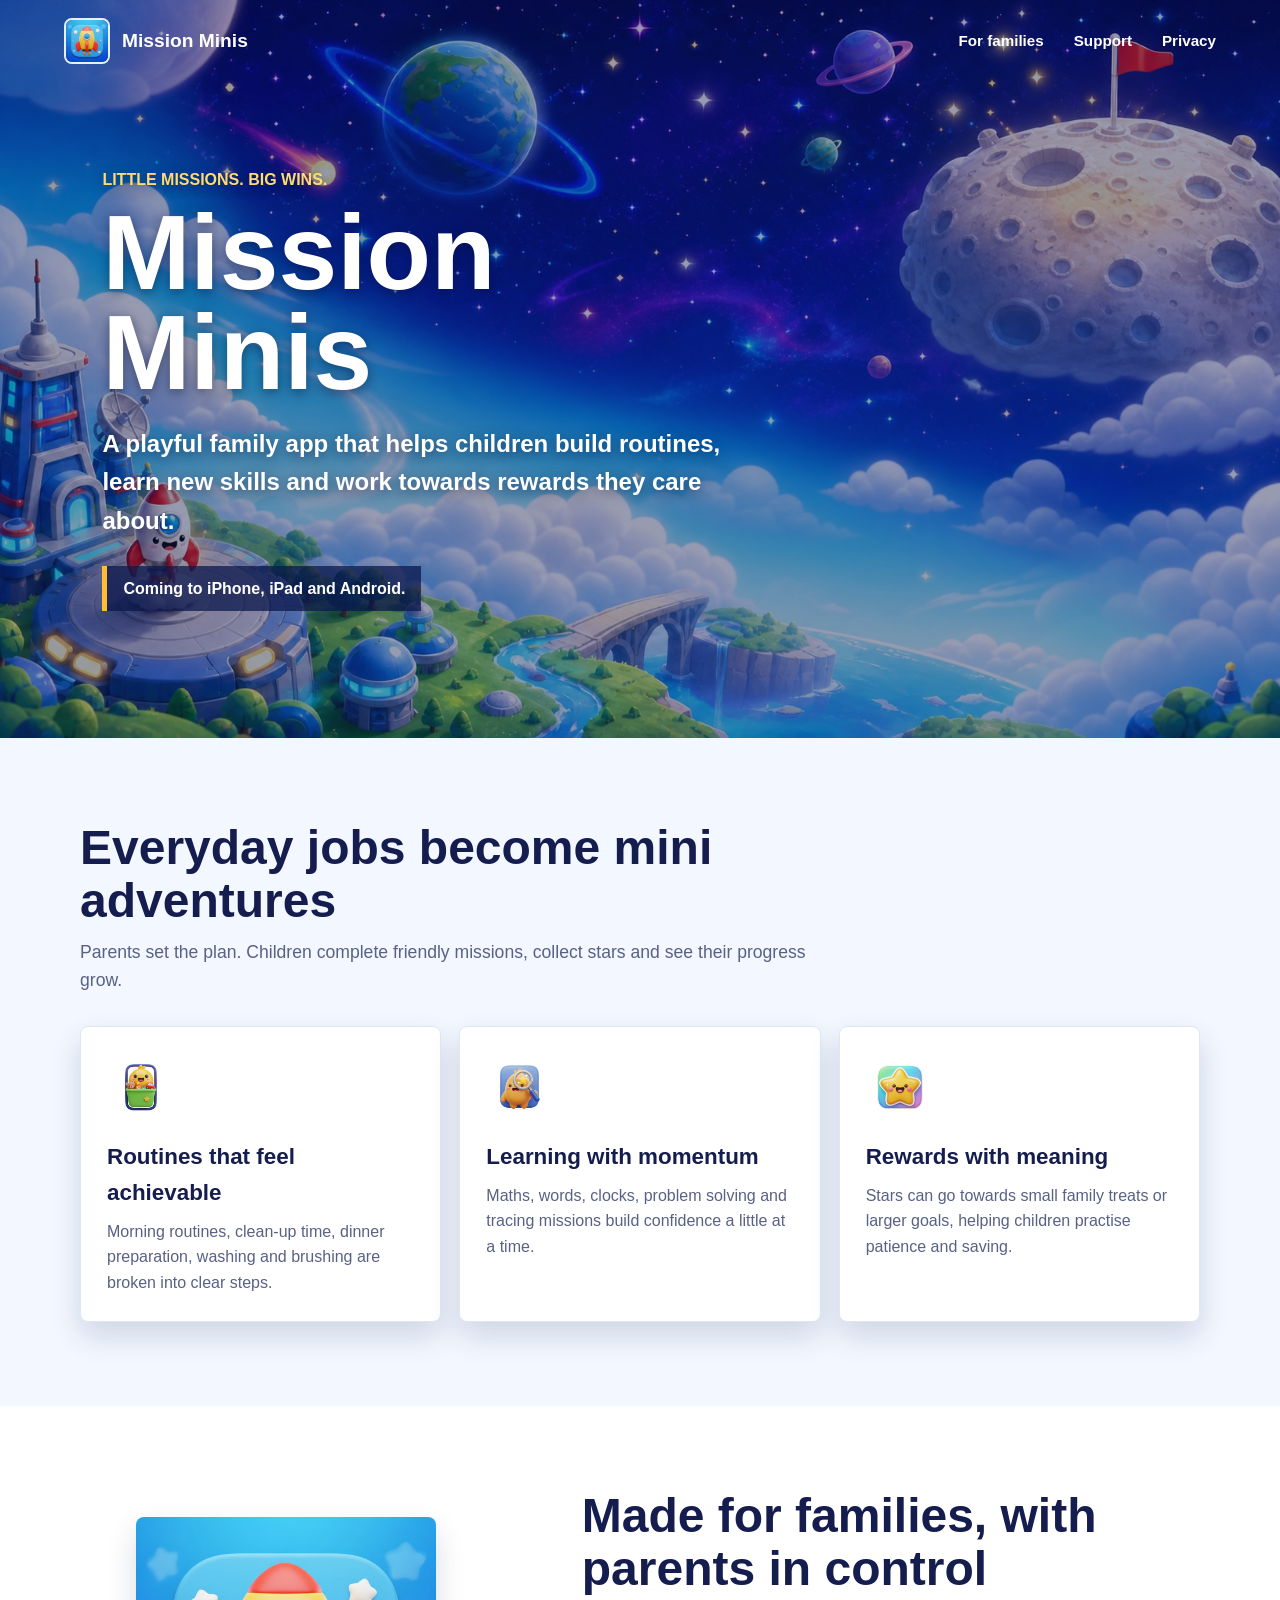
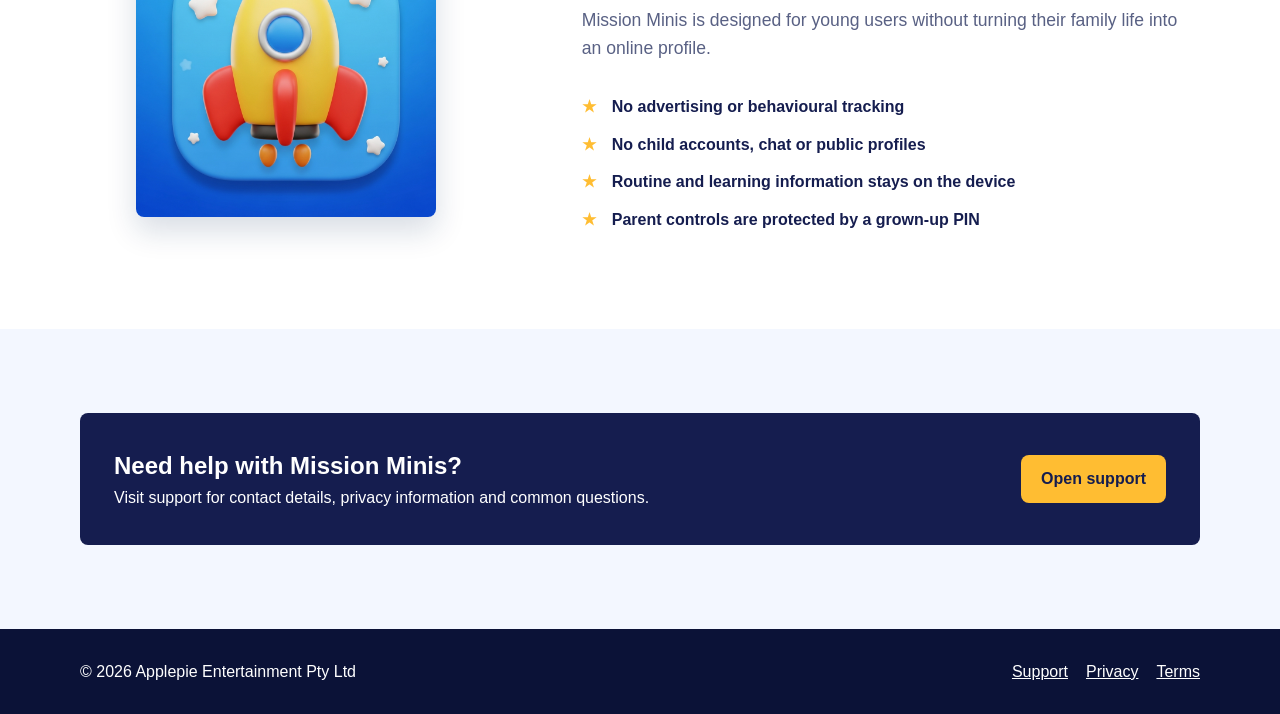
==== index.html @ 0ef1d9e1 "Launch Mission Minis website" ====
<!doctype html>
<html lang="en">
  <head>
    <meta charset="utf-8" />
    <meta name="viewport" content="width=device-width, initial-scale=1" />
    <meta name="description" content="Mission Minis turns family routines, learning and rewards into playful missions for children." />
    <title>Mission Minis | Little missions, big wins</title>
    <link rel="icon" href="assets/icon.png" />
    <link rel="stylesheet" href="site.css" />
  </head>
  <body>
    <header class="site-header">
      <a class="brand" href="./" aria-label="Mission Minis home">
        <img src="assets/icon.png" alt="" />
        <span>Mission Minis</span>
      </a>
      <nav class="site-nav" aria-label="Main navigation">
        <a href="#families">For families</a>
        <a href="support/">Support</a>
        <a href="privacy/">Privacy</a>
      </nav>
    </header>

    <main>
      <section class="hero">
        <div class="hero-content">
          <p class="hero-kicker">Little missions. Big wins.</p>
          <h1>Mission Minis</h1>
          <p class="hero-copy">A playful family app that helps children build routines, learn new skills and work towards rewards they care about.</p>
          <p class="hero-note">Coming to iPhone, iPad and Android.</p>
        </div>
      </section>

      <section class="band soft" id="families">
        <div class="band-inner">
          <div class="section-heading">
            <h2>Everyday jobs become mini adventures</h2>
            <p>Parents set the plan. Children complete friendly missions, collect stars and see their progress grow.</p>
          </div>
          <div class="feature-grid">
            <article class="feature">
              <img class="feature-icon" src="assets/toybox.png" alt="Toy box character" />
              <h3>Routines that feel achievable</h3>
              <p>Morning routines, clean-up time, dinner preparation, washing and brushing are broken into clear steps.</p>
            </article>
            <article class="feature">
              <img class="feature-icon" src="assets/magnifier.png" alt="Learning character" />
              <h3>Learning with momentum</h3>
              <p>Maths, words, clocks, problem solving and tracing missions build confidence a little at a time.</p>
            </article>
            <article class="feature">
              <img class="feature-icon" src="assets/star.png" alt="Smiling star" />
              <h3>Rewards with meaning</h3>
              <p>Stars can go towards small family treats or larger goals, helping children practise patience and saving.</p>
            </article>
          </div>
        </div>
      </section>

      <section class="band">
        <div class="band-inner trust-layout">
          <img class="trust-visual" src="assets/icon.png" alt="Mission Minis rocket app icon" />
          <div>
            <div class="section-heading">
              <h2>Made for families, with parents in control</h2>
              <p>Mission Minis is designed for young users without turning their family life into an online profile.</p>
            </div>
            <ul class="trust-list">
              <li>No advertising or behavioural tracking</li>
              <li>No child accounts, chat or public profiles</li>
              <li>Routine and learning information stays on the device</li>
              <li>Parent controls are protected by a grown-up PIN</li>
            </ul>
          </div>
        </div>
      </section>

      <section class="band soft">
        <div class="band-inner support-strip">
          <div>
            <h2>Need help with Mission Minis?</h2>
            <p>Visit support for contact details, privacy information and common questions.</p>
          </div>
          <a class="button-link" href="support/">Open support</a>
        </div>
      </section>
    </main>

    <footer class="site-footer">
      <div class="footer-inner">
        <p>&copy; 2026 Applepie Entertainment Pty Ltd</p>
        <div class="footer-links">
          <a href="support/">Support</a>
          <a href="privacy/">Privacy</a>
          <a href="terms/">Terms</a>
        </div>
      </div>
    </footer>
  </body>
</html>
---- site.css ----
:root {
  color-scheme: light;
  --ink: #151d4f;
  --muted: #596184;
  --blue: #139edc;
  --blue-deep: #0875b8;
  --green: #65be43;
  --yellow: #ffbd32;
  --coral: #f26565;
  --surface: #ffffff;
  --soft: #f3f7ff;
  --line: #dfe7f5;
  --shadow: 0 14px 30px rgba(13, 41, 89, 0.16);
}

* {
  box-sizing: border-box;
}

html {
  scroll-behavior: smooth;
}

body {
  margin: 0;
  background: var(--surface);
  color: var(--ink);
  font-family: "Trebuchet MS", "Arial Rounded MT Bold", Arial, sans-serif;
  line-height: 1.6;
}

a {
  color: var(--blue-deep);
}

img {
  display: block;
  max-width: 100%;
}

.site-header {
  position: absolute;
  z-index: 10;
  top: 0;
  left: 0;
  width: 100%;
  padding: 18px clamp(20px, 5vw, 72px);
  display: flex;
  align-items: center;
  justify-content: space-between;
  gap: 24px;
  color: #ffffff;
}

.site-header.solid {
  position: relative;
  background: var(--ink);
}

.brand {
  display: inline-flex;
  align-items: center;
  gap: 12px;
  color: inherit;
  font-size: 1.2rem;
  font-weight: 800;
  text-decoration: none;
}

.brand img {
  width: 46px;
  height: 46px;
  border: 2px solid rgba(255, 255, 255, 0.9);
  border-radius: 8px;
}

.site-nav {
  display: flex;
  align-items: center;
  gap: clamp(14px, 3vw, 30px);
}

.site-nav a {
  color: inherit;
  font-size: 0.95rem;
  font-weight: 700;
  text-decoration: none;
}

.hero {
  position: relative;
  min-height: min(82vh, 760px);
  padding: 130px clamp(24px, 8vw, 120px) 74px;
  display: flex;
  align-items: center;
  background-color: #172c83;
  background-image: url("assets/moon-mission-background.jpg");
  background-position: center;
  background-size: cover;
  color: #ffffff;
}

.hero::before {
  position: absolute;
  inset: 0;
  background: rgba(10, 19, 71, 0.42);
  content: "";
}

.hero-content {
  position: relative;
  width: min(680px, 100%);
  text-shadow: 0 3px 12px rgba(5, 16, 55, 0.5);
}

.hero-kicker {
  margin: 0 0 10px;
  color: #ffdb70;
  font-size: 1rem;
  font-weight: 800;
  text-transform: uppercase;
}

.hero h1 {
  margin: 0;
  font-size: 6.6rem;
  line-height: 0.95;
  letter-spacing: 0;
}

.hero-copy {
  max-width: 630px;
  margin: 22px 0 0;
  font-size: 1.5rem;
  font-weight: 700;
}

.hero-note {
  display: inline-block;
  margin-top: 26px;
  padding: 10px 16px;
  border-left: 5px solid var(--yellow);
  background: rgba(12, 23, 76, 0.74);
  font-weight: 700;
  text-shadow: none;
}

.band {
  padding: clamp(48px, 7vw, 84px) clamp(20px, 6vw, 84px);
}

.band.soft {
  background: var(--soft);
}

.band-inner {
  width: min(1120px, 100%);
  margin: 0 auto;
}

.section-heading {
  max-width: 760px;
  margin-bottom: 32px;
}

.section-heading h2 {
  margin: 0 0 10px;
  font-size: 3rem;
  line-height: 1.1;
}

.section-heading p {
  margin: 0;
  color: var(--muted);
  font-size: 1.1rem;
}

.feature-grid {
  display: grid;
  grid-template-columns: repeat(3, minmax(0, 1fr));
  gap: 18px;
}

.feature {
  min-height: 220px;
  padding: 26px;
  border: 1px solid var(--line);
  border-radius: 8px;
  background: var(--surface);
  box-shadow: var(--shadow);
}

.feature-icon {
  width: 68px;
  height: 68px;
  margin-bottom: 18px;
  object-fit: contain;
}

.feature h3 {
  margin: 0 0 8px;
  font-size: 1.4rem;
}

.feature p {
  margin: 0;
  color: var(--muted);
}

.trust-layout {
  display: grid;
  grid-template-columns: 0.8fr 1.2fr;
  align-items: center;
  gap: clamp(34px, 7vw, 90px);
}

.trust-visual {
  width: min(300px, 70vw);
  margin: 0 auto;
  border-radius: 8px;
  box-shadow: var(--shadow);
}

.trust-list {
  margin: 22px 0 0;
  padding: 0;
  list-style: none;
}

.trust-list li {
  margin: 12px 0;
  padding-left: 30px;
  position: relative;
  font-weight: 700;
}

.trust-list li::before {
  position: absolute;
  left: 0;
  content: "\2605";
  color: var(--yellow);
}

.support-strip {
  display: flex;
  align-items: center;
  justify-content: space-between;
  gap: 28px;
  padding: 34px;
  border-radius: 8px;
  background: var(--ink);
  color: #ffffff;
}

.support-strip h2,
.support-strip p {
  margin: 0;
}

.button-link {
  flex: none;
  display: inline-flex;
  align-items: center;
  justify-content: center;
  min-height: 48px;
  padding: 11px 20px;
  border-radius: 8px;
  background: var(--yellow);
  color: var(--ink);
  font-weight: 800;
  text-decoration: none;
}

.legal-main {
  min-height: 70vh;
  padding: clamp(44px, 7vw, 82px) 20px;
  background: var(--soft);
}

.legal-document {
  width: min(860px, 100%);
  margin: 0 auto;
  padding: clamp(26px, 5vw, 58px);
  border: 1px solid var(--line);
  border-radius: 8px;
  background: #ffffff;
  box-shadow: var(--shadow);
}

.legal-document h1 {
  margin: 0 0 4px;
  font-size: 3.7rem;
  line-height: 1.1;
}

.legal-document h2 {
  margin-top: 34px;
  font-size: 1.35rem;
}

.legal-document p,
.legal-document li {
  color: #333b61;
}

.updated {
  margin-top: 0;
  color: var(--muted);
  font-weight: 700;
}

.contact-options {
  display: grid;
  grid-template-columns: repeat(2, minmax(0, 1fr));
  gap: 16px;
  margin: 28px 0 40px;
}

.contact-option {
  padding: 22px;
  border: 1px solid var(--line);
  border-radius: 8px;
  background: var(--soft);
}

.contact-option h2 {
  margin: 0 0 6px;
}

.contact-option p {
  margin: 0;
}

.site-footer {
  padding: 30px 20px;
  background: #0b1237;
  color: #ffffff;
}

.footer-inner {
  width: min(1120px, 100%);
  margin: 0 auto;
  display: flex;
  align-items: center;
  justify-content: space-between;
  gap: 20px;
}

.footer-inner p {
  margin: 0;
}

.footer-links {
  display: flex;
  flex-wrap: wrap;
  gap: 18px;
}

.footer-links a {
  color: #ffffff;
}

@media (max-width: 760px) {
  .site-header {
    align-items: flex-start;
  }

  .brand span {
    display: none;
  }

  .site-nav {
    gap: 13px;
  }

  .site-nav a {
    font-size: 0.86rem;
  }

  .hero {
    min-height: 700px;
    align-items: flex-end;
    padding-bottom: 82px;
    background-position: 38% center;
  }

  .hero h1 {
    font-size: 4.4rem;
  }

  .hero-copy {
    font-size: 1.15rem;
  }

  .section-heading h2 {
    font-size: 2.2rem;
  }

  .legal-document h1 {
    font-size: 2.55rem;
  }

  .feature-grid,
  .trust-layout,
  .contact-options {
    grid-template-columns: 1fr;
  }

  .support-strip,
  .footer-inner {
    align-items: flex-start;
    flex-direction: column;
  }
}

@media (max-width: 410px) {
  .site-header {
    padding-inline: 14px;
  }

  .site-nav {
    gap: 10px;
  }

  .site-nav a {
    font-size: 0.78rem;
  }

  .hero h1 {
    font-size: 3.5rem;
  }
}

@media (prefers-reduced-motion: reduce) {
  html {
    scroll-behavior: auto;
  }
}
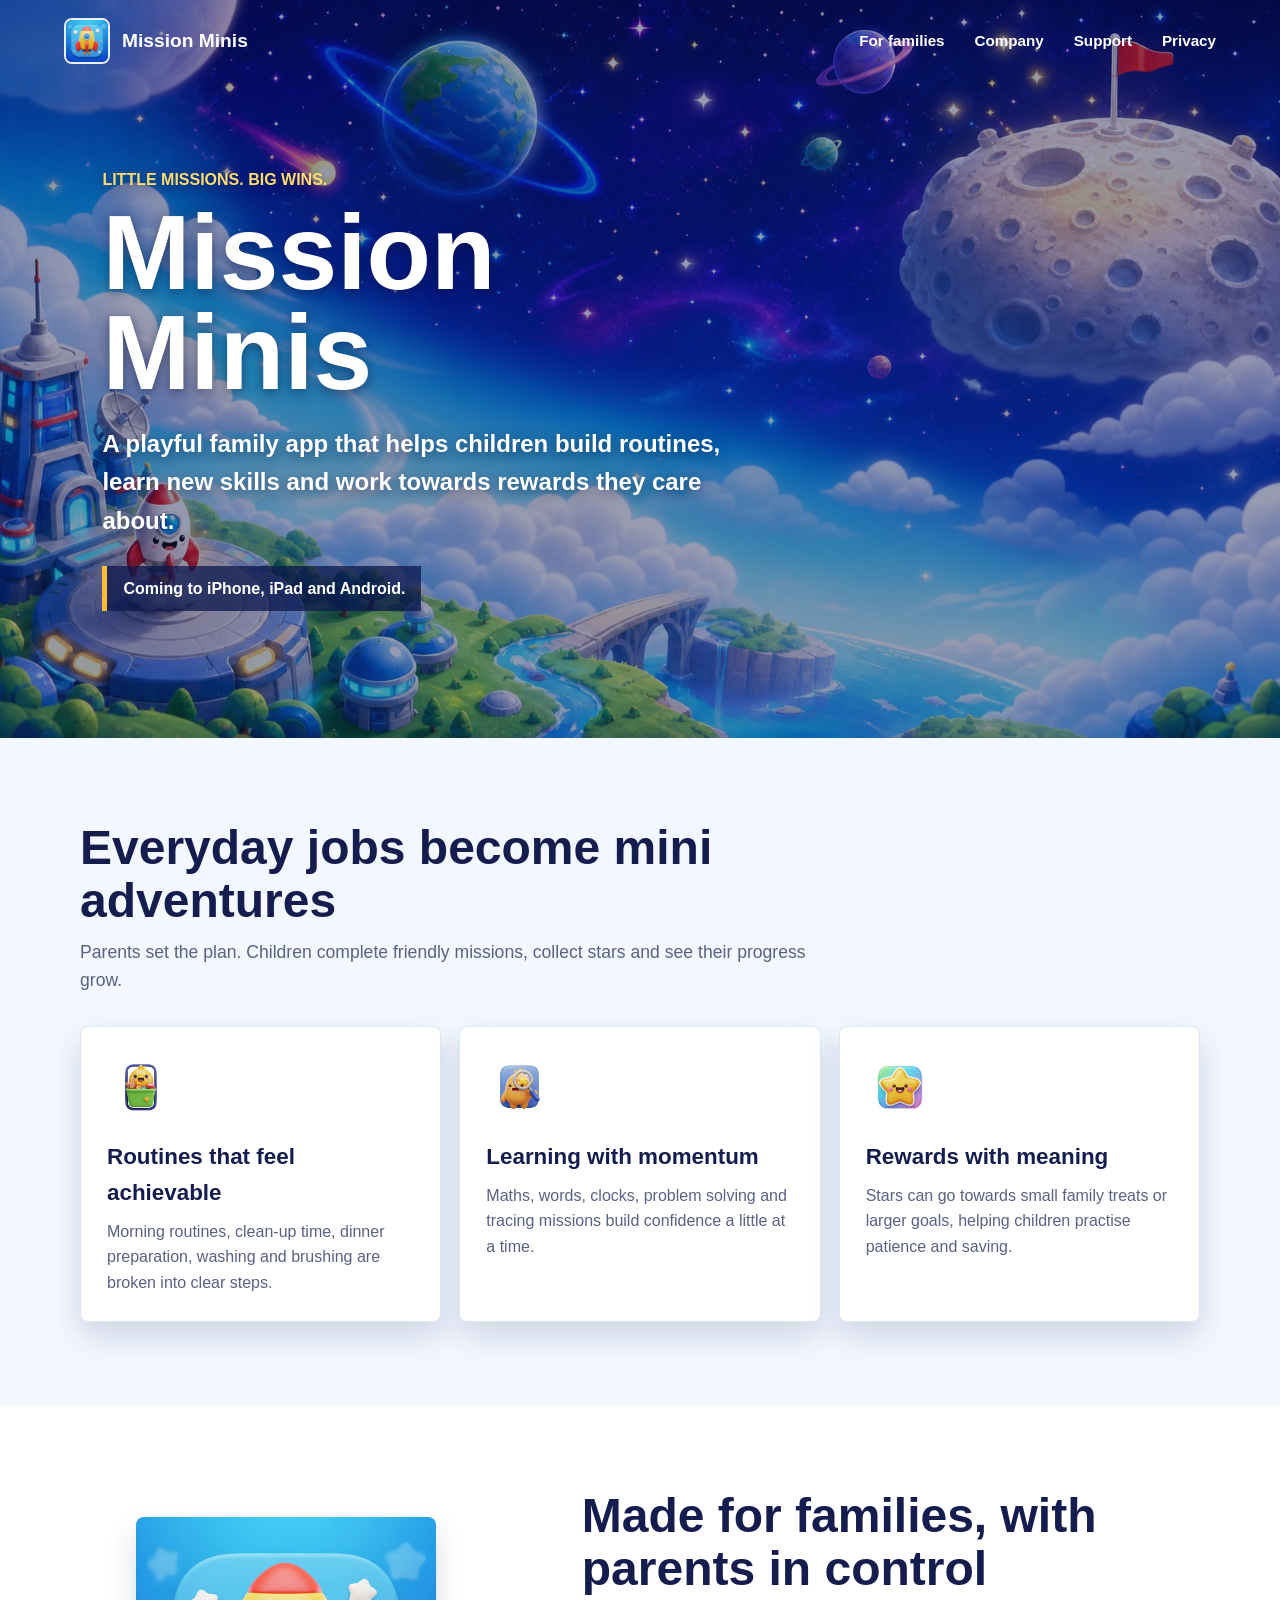
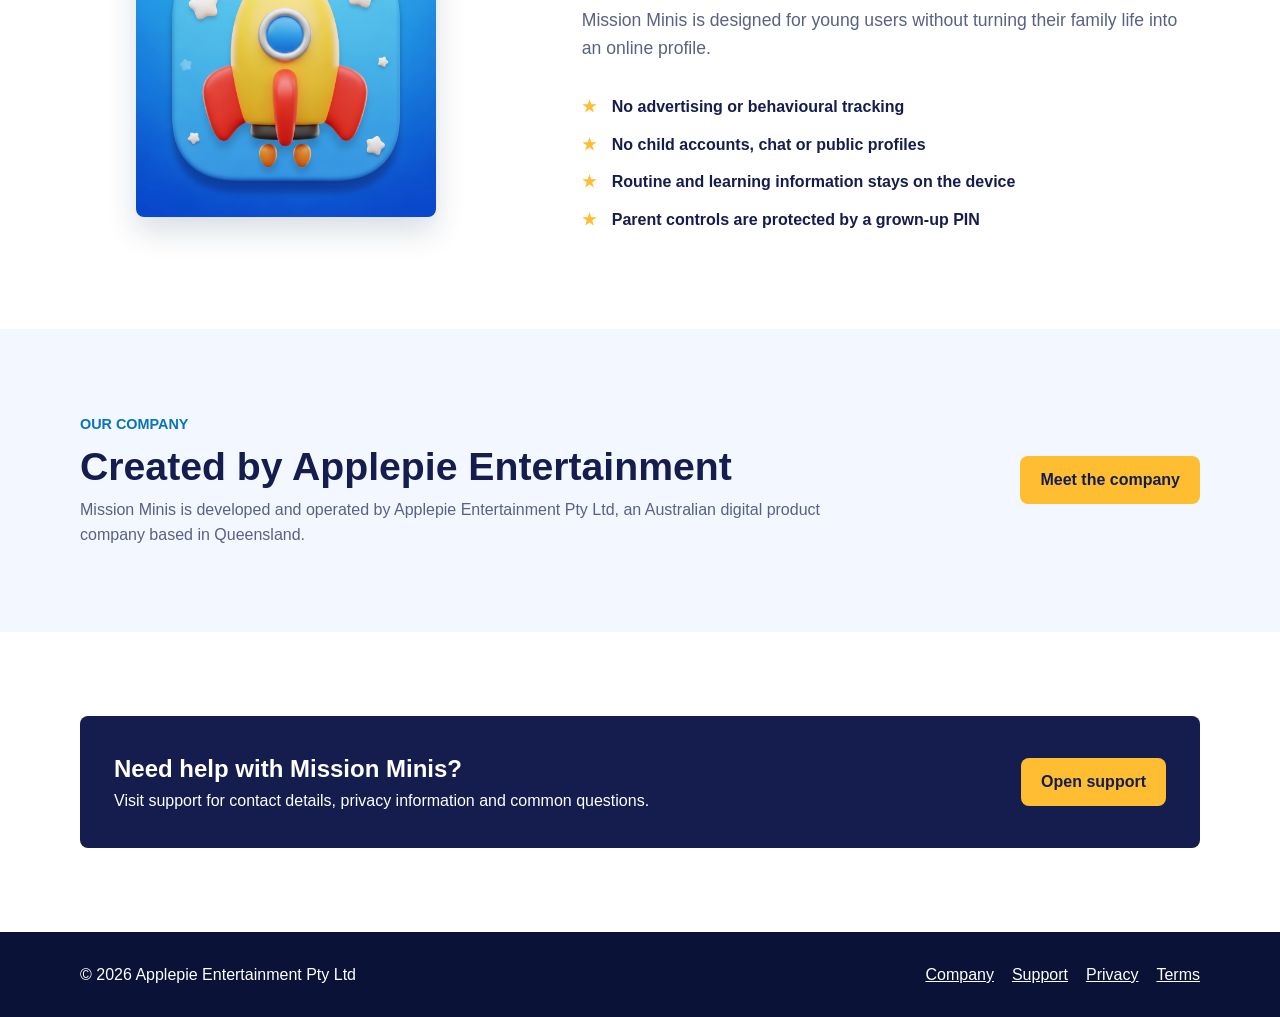
==== commit 096cfdcc: "Publish Applepie Entertainment company page" ====
--- a/index.html
+++ b/index.html
@@ -16,6 +16,7 @@
       </a>
       <nav class="site-nav" aria-label="Main navigation">
         <a href="#families">For families</a>
+        <a href="company/">Company</a>
         <a href="support/">Support</a>
         <a href="privacy/">Privacy</a>
       </nav>
@@ -76,6 +77,17 @@
       </section>
 
       <section class="band soft">
+        <div class="band-inner company-strip">
+          <div>
+            <p class="section-kicker">Our company</p>
+            <h2>Created by Applepie Entertainment</h2>
+            <p>Mission Minis is developed and operated by Applepie Entertainment Pty Ltd, an Australian digital product company based in Queensland.</p>
+          </div>
+          <a class="button-link" href="company/">Meet the company</a>
+        </div>
+      </section>
+
+      <section class="band">
         <div class="band-inner support-strip">
           <div>
             <h2>Need help with Mission Minis?</h2>
@@ -90,6 +102,7 @@
       <div class="footer-inner">
         <p>&copy; 2026 Applepie Entertainment Pty Ltd</p>
         <div class="footer-links">
+          <a href="company/">Company</a>
           <a href="support/">Support</a>
           <a href="privacy/">Privacy</a>
           <a href="terms/">Terms</a>
--- a/site.css
+++ b/site.css
@@ -145,6 +145,14 @@
   text-shadow: none;
 }
 
+.section-kicker {
+  margin: 0 0 8px;
+  color: var(--blue-deep);
+  font-size: 0.9rem;
+  font-weight: 800;
+  text-transform: uppercase;
+}
+
 .band {
   padding: clamp(48px, 7vw, 84px) clamp(20px, 6vw, 84px);
 }
@@ -252,6 +260,150 @@
   color: #ffffff;
 }
 
+.company-strip {
+  display: flex;
+  align-items: center;
+  justify-content: space-between;
+  gap: clamp(28px, 6vw, 72px);
+}
+
+.company-strip > div {
+  max-width: 760px;
+}
+
+.company-strip h2,
+.company-strip p {
+  margin-top: 0;
+}
+
+.company-strip h2 {
+  margin-bottom: 8px;
+  font-size: 2.45rem;
+  line-height: 1.15;
+}
+
+.company-strip p:last-child {
+  margin-bottom: 0;
+  color: var(--muted);
+}
+
+.company-brand {
+  font-size: 1.25rem;
+}
+
+.company-hero {
+  position: relative;
+  min-height: min(72vh, 650px);
+  padding: 134px clamp(24px, 8vw, 120px) 78px;
+  display: flex;
+  align-items: flex-end;
+  background-color: #172c83;
+  background-image: url("assets/moon-mission-background.jpg");
+  background-position: center;
+  background-size: cover;
+  color: #ffffff;
+}
+
+.company-hero::before {
+  position: absolute;
+  inset: 0;
+  background: rgba(8, 17, 58, 0.58);
+  content: "";
+}
+
+.company-hero-content {
+  position: relative;
+  width: min(860px, 100%);
+  text-shadow: 0 3px 12px rgba(5, 16, 55, 0.55);
+}
+
+.company-hero h1 {
+  margin: 0;
+  max-width: 820px;
+  font-size: clamp(3.8rem, 8vw, 7rem);
+  line-height: 0.96;
+  letter-spacing: 0;
+}
+
+.company-hero-content > p:last-child {
+  max-width: 760px;
+  margin: 24px 0 0;
+  font-size: 1.45rem;
+  font-weight: 700;
+}
+
+.company-intro {
+  padding-top: clamp(44px, 6vw, 72px);
+}
+
+.company-intro-layout,
+.publisher-layout {
+  display: grid;
+  grid-template-columns: minmax(0, 0.8fr) minmax(0, 1.2fr);
+  gap: clamp(34px, 7vw, 90px);
+}
+
+.company-intro-layout h2,
+.product-layout h2,
+.publisher-layout h2 {
+  margin: 0;
+  font-size: 2.8rem;
+  line-height: 1.1;
+}
+
+.company-copy p,
+.product-layout > div > p,
+.publisher-layout > div > p:last-child {
+  margin-top: 0;
+  color: var(--muted);
+  font-size: 1.08rem;
+}
+
+.product-layout {
+  display: grid;
+  grid-template-columns: minmax(220px, 0.65fr) minmax(0, 1.35fr);
+  align-items: center;
+  gap: clamp(36px, 8vw, 100px);
+}
+
+.product-visual {
+  width: min(290px, 72vw);
+  margin: 0 auto;
+  border-radius: 8px;
+  box-shadow: var(--shadow);
+}
+
+.trust-list.compact {
+  margin-bottom: 26px;
+}
+
+.text-link {
+  font-weight: 800;
+}
+
+.publisher-details {
+  margin: 0;
+  border-top: 1px solid var(--line);
+}
+
+.publisher-details div {
+  display: grid;
+  grid-template-columns: minmax(170px, 0.75fr) minmax(0, 1.25fr);
+  gap: 20px;
+  padding: 16px 0;
+  border-bottom: 1px solid var(--line);
+}
+
+.publisher-details dt {
+  color: var(--muted);
+  font-weight: 700;
+}
+
+.publisher-details dd {
+  margin: 0;
+  font-weight: 800;
+}
+
 .support-strip h2,
 .support-strip p {
   margin: 0;
@@ -402,20 +554,44 @@
 
   .feature-grid,
   .trust-layout,
-  .contact-options {
+  .contact-options,
+  .company-intro-layout,
+  .product-layout,
+  .publisher-layout {
     grid-template-columns: 1fr;
   }
 
+  .company-strip,
   .support-strip,
   .footer-inner {
     align-items: flex-start;
     flex-direction: column;
   }
+
+  .company-hero {
+    min-height: 620px;
+    padding-bottom: 68px;
+    background-position: 38% center;
+  }
+
+  .company-hero h1 {
+    font-size: 3.7rem;
+  }
+
+  .company-hero-content > p:last-child {
+    font-size: 1.12rem;
+  }
+
+  .publisher-details div {
+    grid-template-columns: 1fr;
+    gap: 3px;
+  }
 }
 
 @media (max-width: 410px) {
   .site-header {
     padding-inline: 14px;
+    gap: 10px;
   }
 
   .site-nav {
@@ -426,8 +602,27 @@
     font-size: 0.78rem;
   }
 
+  .brand img {
+    width: 40px;
+    height: 40px;
+  }
+
   .hero h1 {
     font-size: 3.5rem;
+  }
+
+  .company-brand {
+    max-width: 118px;
+    font-size: 0.95rem;
+    line-height: 1.05;
+  }
+
+  .brand.company-brand span {
+    display: inline;
+  }
+
+  .company-hero h1 {
+    font-size: clamp(2.35rem, 12vw, 3.05rem);
   }
 }
 
